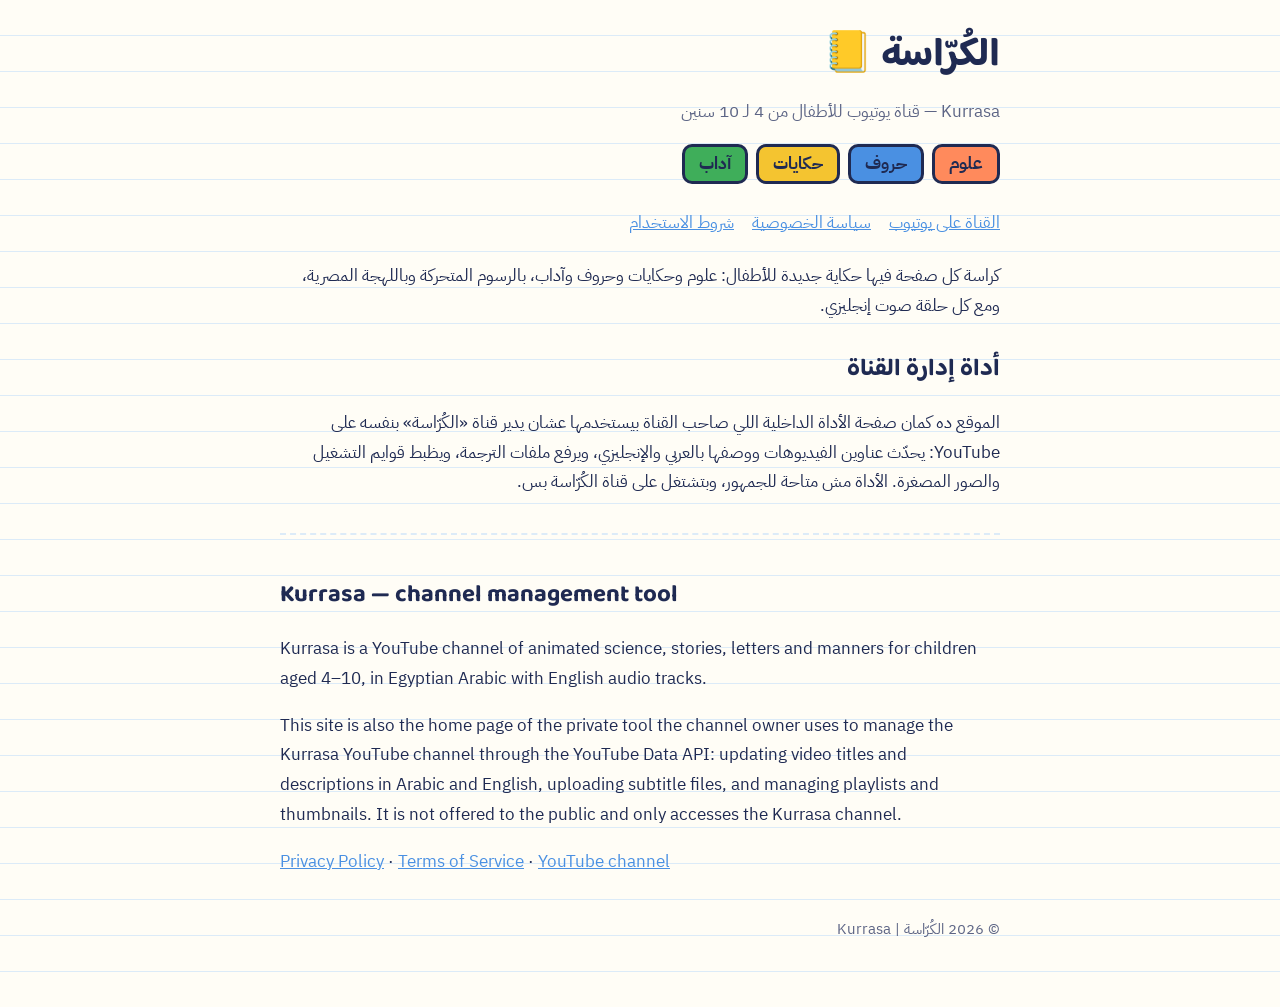
==== index.html @ 55d1f9c7 "Kurrasa site: home, privacy policy, terms Co-Authored-By: Claude Opus 5.5 <noreply@anthropic.com> Cl" ====
<!doctype html>
<html lang="ar" dir="rtl"><head><meta charset="utf-8"><meta name="viewport" content="width=device-width,initial-scale=1">
<title>الكُرّاسة | Kurrasa</title>
<link rel="stylesheet" href="https://fonts.googleapis.com/css2?family=Baloo+Bhaijaan+2:wght@800&family=IBM+Plex+Sans+Arabic:wght@400;600&display=swap">
<link rel="stylesheet" href="style.css"></head>
<body><main>
<h1>الكُرّاسة 📒</h1>
<p class="muted">Kurrasa — قناة يوتيوب للأطفال من 4 لـ 10 سنين</p>
<div class="tabs"><span style="background:var(--orange)">علوم</span><span style="background:var(--blue)">حروف</span><span style="background:var(--yellow)">حكايات</span><span style="background:var(--green)">آداب</span></div>
<nav><a href="https://www.youtube.com/@kurrasa-kids">القناة على يوتيوب</a><a href="privacy.html">سياسة الخصوصية</a><a href="terms.html">شروط الاستخدام</a></nav>
<p>كراسة كل صفحة فيها حكاية جديدة للأطفال: علوم وحكايات وحروف وآداب، بالرسوم المتحركة وباللهجة المصرية، ومع كل حلقة صوت إنجليزي.</p>
<h2>أداة إدارة القناة</h2>
<p>الموقع ده كمان صفحة الأداة الداخلية اللي صاحب القناة بيستخدمها عشان يدير قناة «الكُرّاسة» بنفسه على YouTube: يحدّث عناوين الفيديوهات ووصفها بالعربي والإنجليزي، ويرفع ملفات الترجمة، ويظبط قوايم التشغيل والصور المصغرة. الأداة مش متاحة للجمهور، وبتشتغل على قناة الكُرّاسة بس.</p>
<div class="en">
<h2>Kurrasa — channel management tool</h2>
<p>Kurrasa is a YouTube channel of animated science, stories, letters and manners for children aged 4–10, in Egyptian Arabic with English audio tracks.</p>
<p>This site is also the home page of the private tool the channel owner uses to manage the Kurrasa YouTube channel through the YouTube Data API: updating video titles and descriptions in Arabic and English, uploading subtitle files, and managing playlists and thumbnails. It is not offered to the public and only accesses the Kurrasa channel.</p>
<p><a href="privacy.html">Privacy Policy</a> · <a href="terms.html">Terms of Service</a> · <a href="https://www.youtube.com/@kurrasa-kids">YouTube channel</a></p>
</div>
<footer>© 2026 الكُرّاسة | Kurrasa</footer>
</main></body></html>
---- style.css ----
:root { --paper:#fffdf6; --line:#dcebf8; --margin:#f2a3a3; --ink:#1f2a52; --muted:#5d6585; --orange:#ff8a5c; --blue:#4a90e2; --yellow:#f4c430; --green:#3fae5a; }
@media (prefers-color-scheme: dark) { :root { --paper:#171a24; --line:#232a3b; --margin:#6b3a3a; --ink:#eef0f7; --muted:#a3a9c2; } }
* { box-sizing: border-box; }
body { margin:0; background: var(--paper); color: var(--ink); font: 17px/1.75 "IBM Plex Sans Arabic", "Segoe UI", Tahoma, system-ui, sans-serif;
  background-image: repeating-linear-gradient(to bottom, transparent 0 35px, var(--line) 35px 36px); }
main { max-width: 760px; margin: 0 auto; padding: 32px 20px 64px; }
h1 { font-family: "Baloo Bhaijaan 2", system-ui, sans-serif; font-size: 40px; line-height: 1.2; margin: 0 0 4px; }
h2 { font-family: "Baloo Bhaijaan 2", system-ui, sans-serif; font-size: 24px; margin: 28px 0 6px; }
.tabs { display:flex; gap:8px; margin: 10px 0 24px; flex-wrap: wrap; }
.tabs span { padding: 2px 14px; border: 3px solid #1f2a52; border-radius: 10px; color:#1f2a52; font-weight:700; }
nav { display:flex; gap: 18px; flex-wrap: wrap; margin: 6px 0 24px; }
a { color: var(--blue); }
.muted { color: var(--muted); }
.en { direction: ltr; text-align: left; border-top: 2px dashed var(--line); margin-top: 36px; padding-top: 12px; }
footer { margin-top: 40px; color: var(--muted); font-size: 15px; }
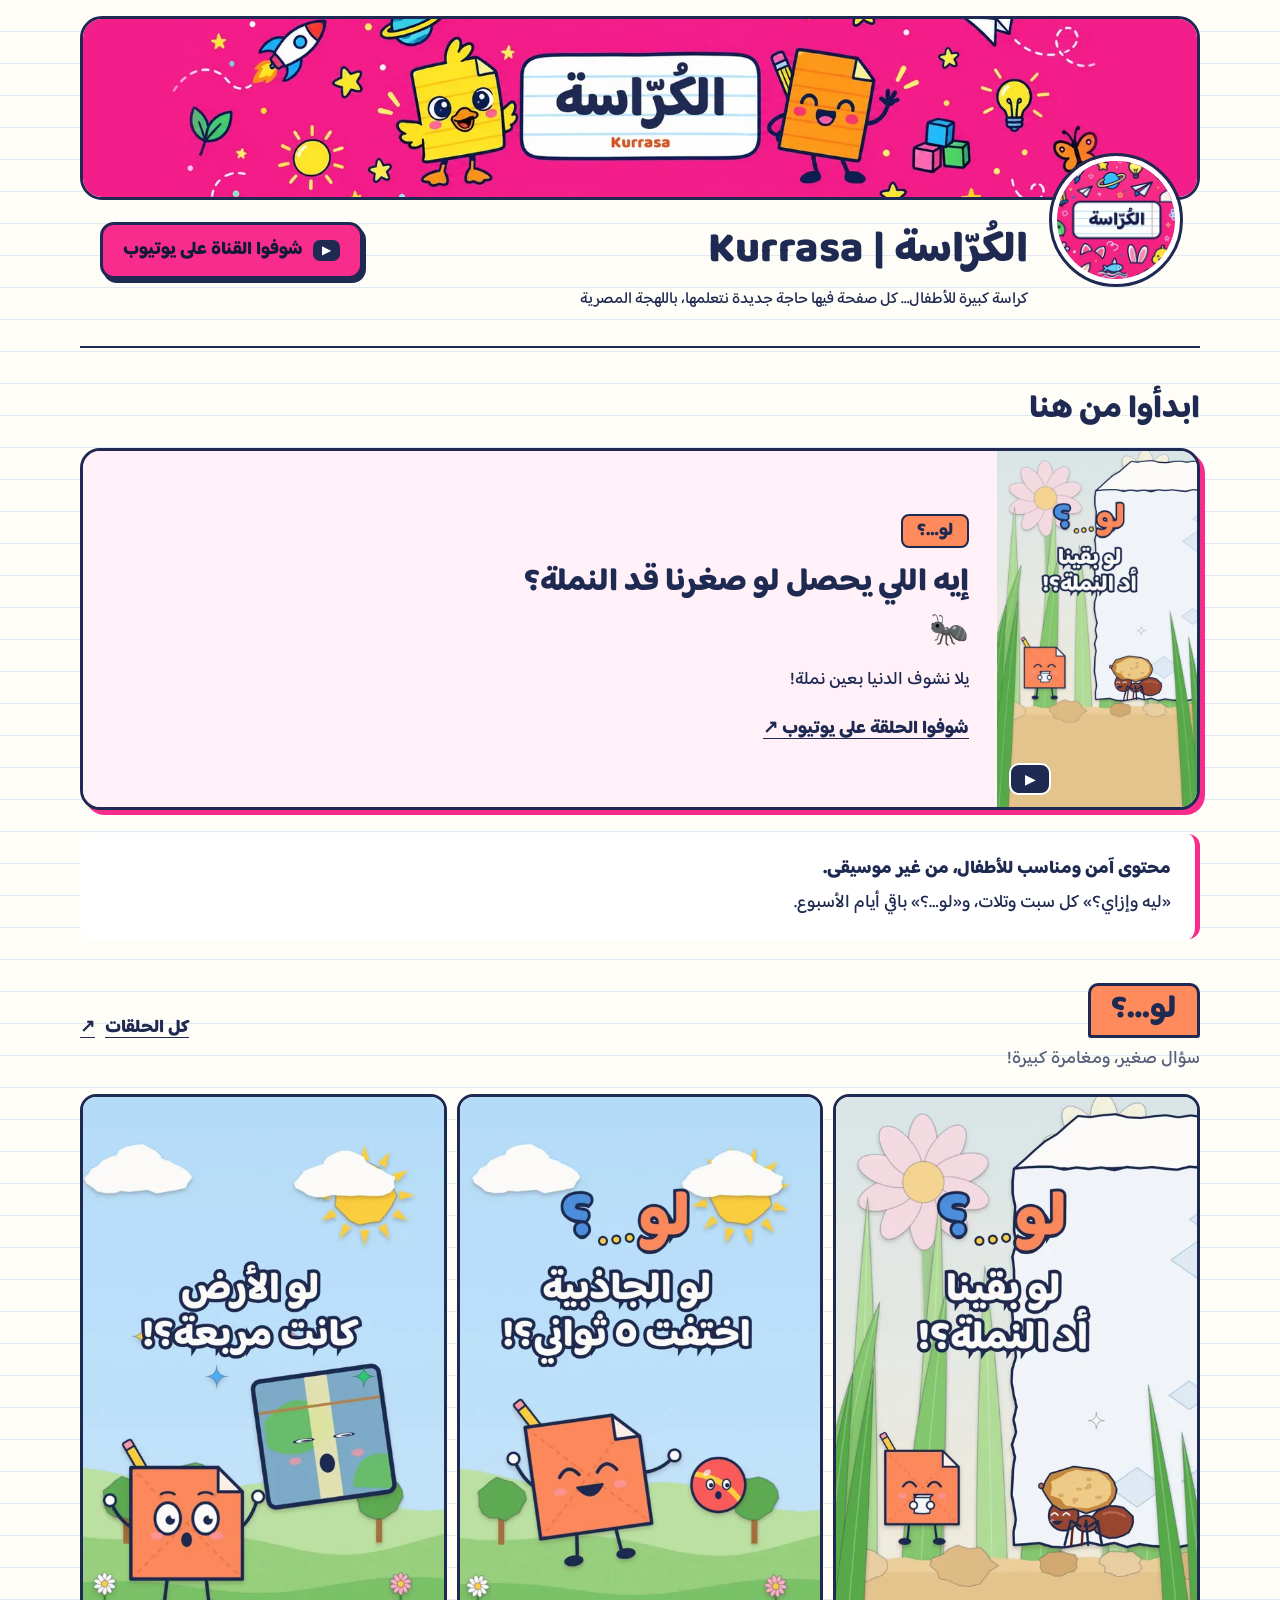
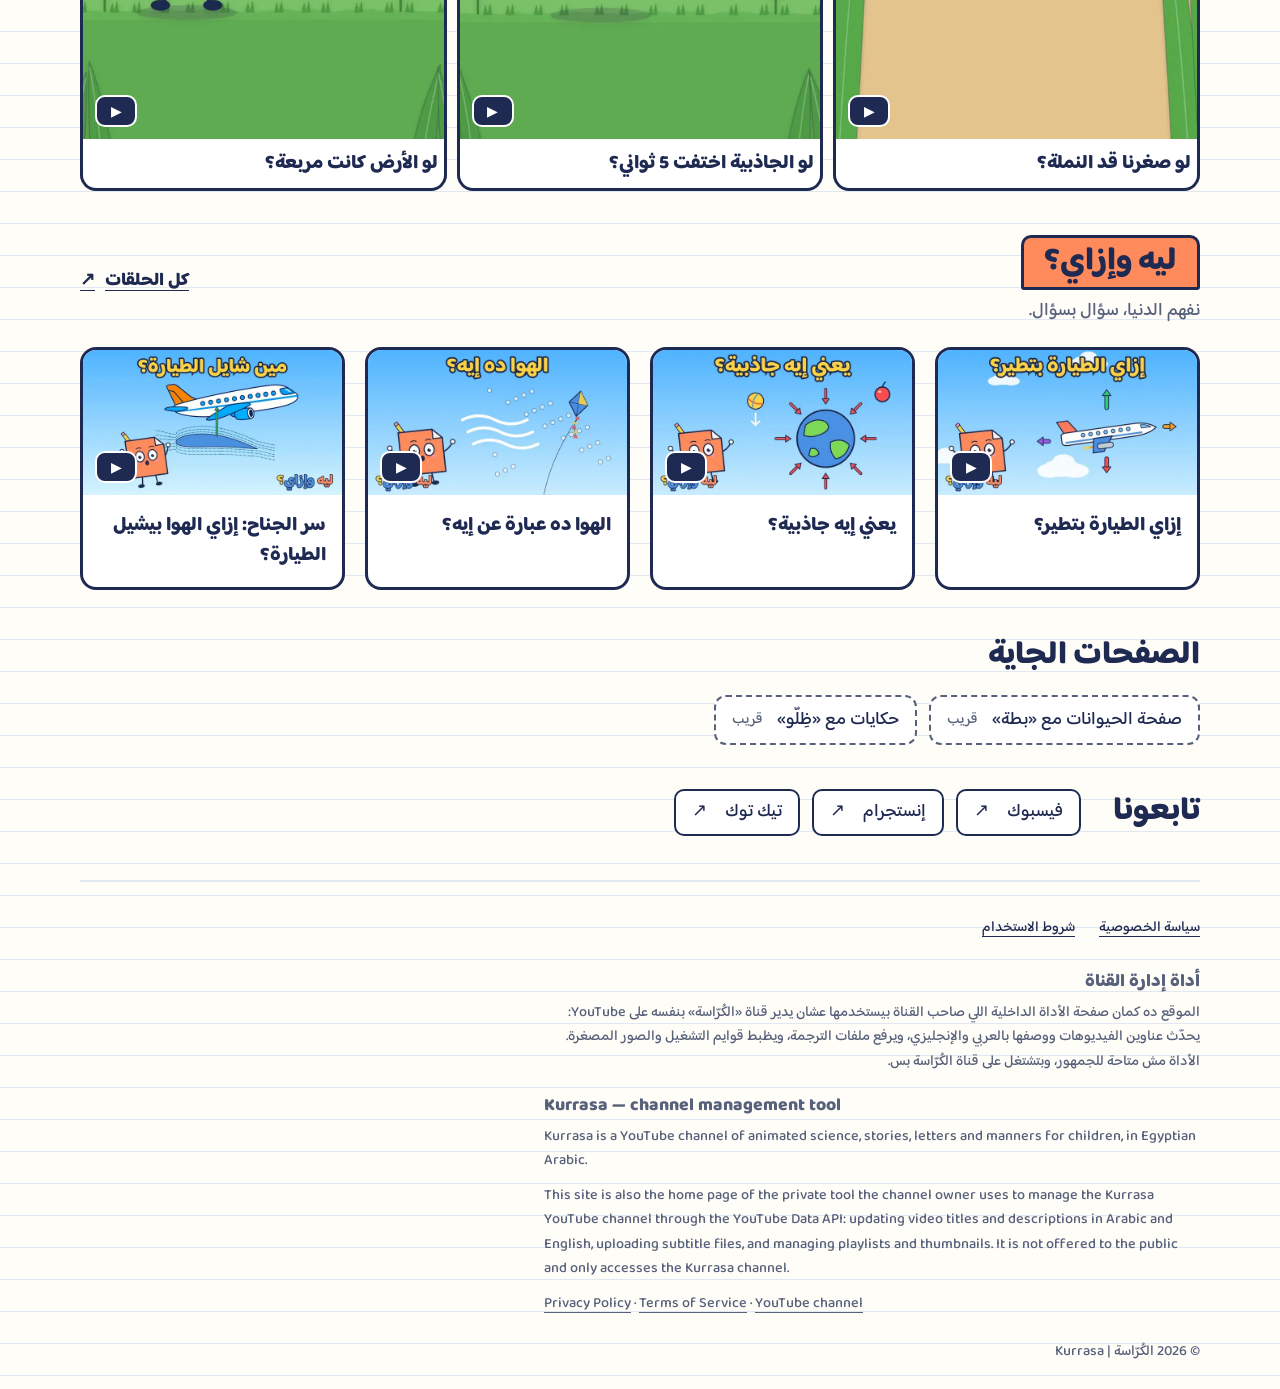
==== commit 94abffd6: "New channel home page: banner, logo, episodes, self-hosted assets Co-Authored-By: Claude Opus 5.5 <n" ====
--- a/index.html
+++ b/index.html
@@ -1,21 +1,148 @@
 <!doctype html>
-<html lang="ar" dir="rtl"><head><meta charset="utf-8"><meta name="viewport" content="width=device-width,initial-scale=1">
-<title>الكُرّاسة | Kurrasa</title>
-<link rel="stylesheet" href="https://fonts.googleapis.com/css2?family=Baloo+Bhaijaan+2:wght@800&family=IBM+Plex+Sans+Arabic:wght@400;600&display=swap">
-<link rel="stylesheet" href="style.css"></head>
-<body><main>
-<h1>الكُرّاسة 📒</h1>
-<p class="muted">Kurrasa — قناة يوتيوب للأطفال من 4 لـ 10 سنين</p>
-<div class="tabs"><span style="background:var(--orange)">علوم</span><span style="background:var(--blue)">حروف</span><span style="background:var(--yellow)">حكايات</span><span style="background:var(--green)">آداب</span></div>
-<nav><a href="https://www.youtube.com/@kurrasa-kids">القناة على يوتيوب</a><a href="privacy.html">سياسة الخصوصية</a><a href="terms.html">شروط الاستخدام</a></nav>
-<p>كراسة كل صفحة فيها حكاية جديدة للأطفال: علوم وحكايات وحروف وآداب، بالرسوم المتحركة وباللهجة المصرية، ومع كل حلقة صوت إنجليزي.</p>
+<html lang="ar" dir="rtl">
+<head>
+  <meta charset="utf-8">
+  <meta name="viewport" content="width=device-width, initial-scale=1">
+  <title>الكُرّاسة | Kurrasa — علوم للأطفال</title>
+  <meta name="description" content="كراسة كبيرة للأطفال… كل صفحة فيها حاجة جديدة نتعلمها، باللهجة المصرية. اتفرجوا على «لو…؟» و«ليه وإزاي؟» مع الكُرّاسة، من غير موسيقى.">
+  <link rel="canonical" href="https://abdo-ali.github.io/kurrasa-youtube-channel/">
+  <meta property="og:url" content="https://abdo-ali.github.io/kurrasa-youtube-channel/">
+  <meta property="og:site_name" content="الكُرّاسة | Kurrasa">
+  <meta name="twitter:card" content="summary">
+  <meta property="og:type" content="website">
+  <meta property="og:locale" content="ar_EG">
+  <meta property="og:title" content="الكُرّاسة | Kurrasa">
+  <meta property="og:description" content="كراسة كبيرة للأطفال… كل صفحة فيها حاجة جديدة نتعلمها، باللهجة المصرية.">
+  <meta property="og:image" content="https://abdo-ali.github.io/kurrasa-youtube-channel/assets/og-logo.jpg">
+  <meta property="og:image:width" content="512">
+  <meta property="og:image:height" content="512">
+  <meta property="og:image:alt" content="شعار قناة الكُرّاسة">
+  <link rel="icon" type="image/png" sizes="48x48" href="assets/icon-48.png">
+  <link rel="apple-touch-icon" sizes="180x180" href="assets/icon-180.png">
+  <link rel="stylesheet" href="style.css">
+</head>
+<body class="channel-page">
+  <a class="skip-link" href="#episodes">روحوا للحلقات</a>
+  <header class="channel-header page-width">
+    <div class="banner"><img src="assets/banner-wide.webp" alt="" width="1600" height="312"></div>
+    <div class="channel-info">
+      <img class="channel-logo" src="assets/logo-256.webp" width="128" height="128" alt="">
+      <div class="channel-name">
+        <h1><bdi>الكُرّاسة</bdi> <span aria-hidden="true">|</span> <bdi>Kurrasa</bdi></h1>
+        <p>كراسة كبيرة للأطفال… كل صفحة فيها حاجة جديدة نتعلمها، باللهجة المصرية</p>
+      </div>
+      <a class="button youtube-button" href="https://www.youtube.com/@kurrasa-kids" target="_blank" rel="noopener"><span class="youtube-icon" aria-hidden="true">▶</span> شوفوا القناة على يوتيوب</a>
+    </div>
+  </header>
+  <main id="episodes" class="page-width" tabindex="-1">
+    <section class="start-section" aria-labelledby="start-title">
+      <h2 id="start-title">ابدأوا من هنا</h2>
+      <a class="featured-card" href="https://youtu.be/WHuI-6x-Gp8" target="_blank" rel="noopener">
+        <div class="thumbnail"><img src="assets/thumbs/WHuI-6x-Gp8.webp" width="540" height="960" alt=""><span class="play" aria-hidden="true">▶</span></div>
+        <div class="featured-copy">
+          <span class="series-label">لو…؟</span>
+          <h3>إيه اللي يحصل لو صغرنا قد النملة؟ 🐜</h3>
+          <p>يلا نشوف الدنيا بعين نملة!</p>
+          <span class="watch-link">شوفوا الحلقة على يوتيوب <span aria-hidden="true">↗</span></span>
+        </div>
+      </a>
+      <aside class="parents-note" aria-label="للأهالي">
+        <p><strong>محتوى آمن ومناسب للأطفال، من غير موسيقى.</strong></p>
+        <p>«ليه وإزاي؟» كل سبت وتلات، و«لو…؟» باقي أيام الأسبوع.</p>
+      </aside>
+    </section>
+
+      <section class="series" aria-labelledby="law-title">
+        <div class="section-heading">
+          <div><h2 id="law-title" class="series-title">لو…؟</h2><p>سؤال صغير، ومغامرة كبيرة!</p></div>
+          <a class="all-link" href="https://www.youtube.com/playlist?list=PLfQa1ct9LTS4" target="_blank" rel="noopener" aria-label="كل حلقات لو…؟">كل الحلقات <span aria-hidden="true">↗</span></a>
+        </div>
+        <ul class="video-grid law-grid">
+          <li>
+            <a class="video-card" href="https://youtu.be/WHuI-6x-Gp8" target="_blank" rel="noopener">
+              <div class="thumbnail"><img src="assets/thumbs/WHuI-6x-Gp8.webp" loading="lazy" width="540" height="960" alt=""><span class="play" aria-hidden="true">▶</span></div>
+              <h3>لو صغرنا قد النملة؟</h3>
+            </a>
+          </li>
+          <li>
+            <a class="video-card" href="https://youtu.be/9x3Jf7Qhgv0" target="_blank" rel="noopener">
+              <div class="thumbnail"><img src="assets/thumbs/9x3Jf7Qhgv0.webp" loading="lazy" width="540" height="960" alt=""><span class="play" aria-hidden="true">▶</span></div>
+              <h3>لو الجاذبية اختفت 5 ثواني؟</h3>
+            </a>
+          </li>
+          <li>
+            <a class="video-card" href="https://youtu.be/ts7iALNAyrs" target="_blank" rel="noopener">
+              <div class="thumbnail"><img src="assets/thumbs/ts7iALNAyrs.webp" loading="lazy" width="540" height="960" alt=""><span class="play" aria-hidden="true">▶</span></div>
+              <h3>لو الأرض كانت مربعة؟</h3>
+            </a>
+          </li>
+        </ul>
+      </section>
+
+      <section class="series" aria-labelledby="why-title">
+        <div class="section-heading">
+          <div><h2 id="why-title" class="series-title">ليه وإزاي؟</h2><p>نفهم الدنيا، سؤال بسؤال.</p></div>
+          <a class="all-link" href="https://www.youtube.com/playlist?list=PLExq5-1D6E6g" target="_blank" rel="noopener" aria-label="كل حلقات ليه وإزاي؟">كل الحلقات <span aria-hidden="true">↗</span></a>
+        </div>
+        <ul class="video-grid why-grid">
+          <li>
+            <a class="video-card" href="https://youtu.be/LzDB5T09txA" target="_blank" rel="noopener">
+              <div class="thumbnail"><img src="assets/thumbs/LzDB5T09txA.webp" loading="lazy" width="640" height="360" alt=""><span class="play" aria-hidden="true">▶</span></div>
+              <h3>إزاي الطيارة بتطير؟</h3>
+            </a>
+          </li>
+          <li>
+            <a class="video-card" href="https://youtu.be/QBOVTtvue1k" target="_blank" rel="noopener">
+              <div class="thumbnail"><img src="assets/thumbs/QBOVTtvue1k.webp" loading="lazy" width="640" height="360" alt=""><span class="play" aria-hidden="true">▶</span></div>
+              <h3>يعني إيه جاذبية؟</h3>
+            </a>
+          </li>
+          <li>
+            <a class="video-card" href="https://youtu.be/Xy3Kk7JNGlo" target="_blank" rel="noopener">
+              <div class="thumbnail"><img src="assets/thumbs/Xy3Kk7JNGlo.webp" loading="lazy" width="640" height="360" alt=""><span class="play" aria-hidden="true">▶</span></div>
+              <h3>الهوا ده عبارة عن إيه؟</h3>
+            </a>
+          </li>
+          <li>
+            <a class="video-card" href="https://youtu.be/p4RVpHHuBAg" target="_blank" rel="noopener">
+              <div class="thumbnail"><img src="assets/thumbs/p4RVpHHuBAg.webp" loading="lazy" width="640" height="360" alt=""><span class="play" aria-hidden="true">▶</span></div>
+              <h3>سر الجناح: إزاي الهوا بيشيل الطيارة؟</h3>
+            </a>
+          </li>
+        </ul>
+      </section>
+
+    <section class="coming-section" aria-labelledby="coming-title">
+      <h2 id="coming-title">الصفحات الجاية</h2>
+      <ul class="coming-labels">
+        <li>صفحة الحيوانات مع «بطة» <span>قريب</span></li>
+        <li>حكايات مع «ظِلّو» <span>قريب</span></li>
+      </ul>
+    </section>
+    <section class="follow-section" aria-labelledby="follow-title">
+      <h2 id="follow-title">تابعونا</h2>
+      <nav class="social-links" aria-label="الكُرّاسة على السوشيال ميديا">
+        <a href="https://www.facebook.com/profile.php?id=61595177860349" target="_blank" rel="noopener">فيسبوك <span aria-hidden="true">↗</span></a>
+        <a href="https://www.instagram.com/kurrasa.kids" target="_blank" rel="noopener">إنستجرام <span aria-hidden="true">↗</span></a>
+        <a href="https://www.tiktok.com/@kurrasa.kids" target="_blank" rel="noopener">تيك توك <span aria-hidden="true">↗</span></a>
+      </nav>
+    </section>
+  </main>
+  <footer class="site-footer page-width">
+    <nav class="legal-links" aria-label="صفحات الموقع"><a href="privacy.html">سياسة الخصوصية</a><a href="terms.html">شروط الاستخدام</a></nav>
+    <div class="tool-info">
 <h2>أداة إدارة القناة</h2>
 <p>الموقع ده كمان صفحة الأداة الداخلية اللي صاحب القناة بيستخدمها عشان يدير قناة «الكُرّاسة» بنفسه على YouTube: يحدّث عناوين الفيديوهات ووصفها بالعربي والإنجليزي، ويرفع ملفات الترجمة، ويظبط قوايم التشغيل والصور المصغرة. الأداة مش متاحة للجمهور، وبتشتغل على قناة الكُرّاسة بس.</p>
-<div class="en">
+      <div class="en" lang="en" dir="ltr">
+
 <h2>Kurrasa — channel management tool</h2>
-<p>Kurrasa is a YouTube channel of animated science, stories, letters and manners for children aged 4–10, in Egyptian Arabic with English audio tracks.</p>
+<p>Kurrasa is a YouTube channel of animated science, stories, letters and manners for children, in Egyptian Arabic.</p>
 <p>This site is also the home page of the private tool the channel owner uses to manage the Kurrasa YouTube channel through the YouTube Data API: updating video titles and descriptions in Arabic and English, uploading subtitle files, and managing playlists and thumbnails. It is not offered to the public and only accesses the Kurrasa channel.</p>
 <p><a href="privacy.html">Privacy Policy</a> · <a href="terms.html">Terms of Service</a> · <a href="https://www.youtube.com/@kurrasa-kids">YouTube channel</a></p>
-</div>
-<footer>© 2026 الكُرّاسة | Kurrasa</footer>
-</main></body></html>
+
+      </div>
+    </div>
+    <p class="copyright">© 2026 الكُرّاسة | Kurrasa</p>
+  </footer>
+</body>
+</html>
--- a/style.css
+++ b/style.css
@@ -1,15 +1,135 @@
-:root { --paper:#fffdf6; --line:#dcebf8; --margin:#f2a3a3; --ink:#1f2a52; --muted:#5d6585; --orange:#ff8a5c; --blue:#4a90e2; --yellow:#f4c430; --green:#3fae5a; }
-@media (prefers-color-scheme: dark) { :root { --paper:#171a24; --line:#232a3b; --margin:#6b3a3a; --ink:#eef0f7; --muted:#a3a9c2; } }
+@font-face {
+  font-family: "Baloo";
+  src: url("assets/fonts/Baloo-500.woff2") format("woff2"),
+       url("assets/fonts/Baloo-500.ttf") format("truetype");
+  font-style: normal;
+  font-weight: 500;
+  font-display: swap;
+}
+@font-face {
+  font-family: "Baloo";
+  src: url("assets/fonts/Baloo-800.woff2") format("woff2"),
+       url("assets/fonts/Baloo-800.ttf") format("truetype");
+  font-style: normal;
+  font-weight: 800;
+  font-display: swap;
+}
+:root {
+  color-scheme: light;
+  --paper: #fffdf8;
+  --white: #fff;
+  --ink: #1f2a52;
+  --muted: #58617b;
+  --fuchsia: #f72c8c;
+  --orange: #ff8a5c;
+  --line: #e0e8f2;
+  --pink-paper: #fff1f7;
+  --border: 3px solid var(--ink);
+}
 * { box-sizing: border-box; }
-body { margin:0; background: var(--paper); color: var(--ink); font: 17px/1.75 "IBM Plex Sans Arabic", "Segoe UI", Tahoma, system-ui, sans-serif;
-  background-image: repeating-linear-gradient(to bottom, transparent 0 35px, var(--line) 35px 36px); }
-main { max-width: 760px; margin: 0 auto; padding: 32px 20px 64px; }
-h1 { font-family: "Baloo Bhaijaan 2", system-ui, sans-serif; font-size: 40px; line-height: 1.2; margin: 0 0 4px; }
-h2 { font-family: "Baloo Bhaijaan 2", system-ui, sans-serif; font-size: 24px; margin: 28px 0 6px; }
-.tabs { display:flex; gap:8px; margin: 10px 0 24px; flex-wrap: wrap; }
-.tabs span { padding: 2px 14px; border: 3px solid #1f2a52; border-radius: 10px; color:#1f2a52; font-weight:700; }
-nav { display:flex; gap: 18px; flex-wrap: wrap; margin: 6px 0 24px; }
-a { color: var(--blue); }
+body {
+  margin: 0;
+  color: var(--ink);
+  background: var(--paper);
+  background-image: repeating-linear-gradient(to bottom, transparent 0 31px, var(--line) 31px 32px);
+  font: 500 18px/1.7 "Baloo", Tahoma, sans-serif;
+  overflow-wrap: break-word;
+}
+h1, h2, h3, strong { font-weight: 800; }
+h1, h2, h3, p { margin: 0; }
+h1 { font-size: clamp(1.8rem, 4vw, 2.7rem); line-height: 1.35; }
+h2 { font-size: clamp(1.6rem, 3vw, 2rem); line-height: 1.4; }
+h3 { font-size: 1.2rem; line-height: 1.55; }
+a { color: var(--ink); text-underline-offset: 5px; }
+a:focus-visible { outline: 4px solid var(--ink); outline-offset: 5px; }
+main:focus { outline: none; }
+a:hover { text-decoration-thickness: 2px; }
+img { display: block; max-width: 100%; }
+.page-width { width: min(1120px, calc(100% - 32px)); margin-inline: auto; }
+.skip-link { position: absolute; top: 8px; inset-inline-start: 16px; padding: 8px 20px; background: var(--white); border: var(--border); border-radius: 12px; transform: translateY(-180%); z-index: 5; }
+.skip-link:focus { transform: translateY(0); }
+.channel-header { margin-block-start: 16px; }
+.banner { height: clamp(120px, 17vw, 184px); overflow: hidden; border: var(--border); border-radius: 22px; background: var(--white); }
+.banner img { width: 100%; height: 100%; object-fit: cover; object-position: center; }
+.channel-info { position: relative; display: flex; flex-direction: column; align-items: flex-start; gap: 16px; padding: 0 8px 28px; border-bottom: 2px solid var(--ink); }
+.channel-logo { position: relative; width: 100px; height: 100px; flex-shrink: 0; margin-top: -36px; border: 5px solid var(--white); border-radius: 50%; background: var(--fuchsia); outline: 3px solid var(--ink); }
+.channel-name { min-width: 0; }
+.channel-name p { max-width: 42rem; margin-top: 6px; }
+.button { display: inline-flex; align-items: center; justify-content: center; gap: 10px; min-height: 52px; padding: 10px 20px; border: var(--border); border-radius: 14px; font-weight: 800; text-decoration: none; }
+.youtube-button { color: #101a38; background: var(--fuchsia); box-shadow: 3px 4px 0 var(--ink); }
+.youtube-icon { display: inline-grid; place-items: center; width: 27px; height: 21px; border-radius: 7px; background: var(--ink); color: var(--white); font: 12px/1 sans-serif; }
+.channel-page main { padding-block: 32px 0; }
+.channel-page section { margin-bottom: 44px; }
+.start-section > h2, .coming-section > h2 { margin-bottom: 16px; }
+.featured-card { display: grid; overflow: hidden; border: var(--border); border-radius: 20px; background: var(--pink-paper); box-shadow: 5px 5px 0 var(--fuchsia); text-decoration: none; }
+.featured-card > .thumbnail { aspect-ratio: 9 / 16; height: 320px; justify-self: center; margin-top: 16px; border: var(--border); border-radius: 14px; overflow: hidden; }
+.thumbnail { position: relative; aspect-ratio: 16 / 9; overflow: hidden; background: var(--line); }
+.thumbnail img { width: 100%; height: 100%; object-fit: cover; }
+.play { position: absolute; bottom: 12px; inset-inline-end: 12px; display: grid; place-items: center; width: 42px; height: 32px; border: 2px solid var(--white); border-radius: 10px; background: var(--ink); color: var(--white); font: 14px/1 sans-serif; }
+.featured-copy { padding: 22px; background: var(--pink-paper); }
+.series-label { display: inline-block; margin-bottom: 10px; padding: 0 14px; border: 2px solid var(--ink); border-radius: 8px; background: var(--orange); font-weight: 800; }
+.featured-copy h3 { max-width: 25ch; font-size: clamp(1.55rem, 3vw, 2rem); }
+.featured-copy p { margin-top: 8px; }
+.watch-link { display: inline-block; margin-top: 18px; font-weight: 800; text-decoration: underline; text-underline-offset: 5px; }
+.section-heading { display: flex; align-items: center; justify-content: space-between; flex-wrap: wrap; gap: 12px 24px; margin-bottom: 20px; }
+.section-heading p { margin-top: 6px; color: var(--muted); }
+.series-title { display: inline-block; padding: 2px 20px; border: var(--border); border-radius: 10px 10px 3px 3px; background: var(--orange); }
+.all-link { display: inline-flex; align-items: center; gap: 10px; min-height: 44px; font-weight: 800; }
+.video-grid { display: grid; grid-template-columns: minmax(0, 1fr); gap: 20px; padding: 0; margin: 0; list-style: none; }
+.law-grid { grid-template-columns: repeat(3, minmax(0, 1fr)); gap: 10px; }
+.law-grid .thumbnail { aspect-ratio: 9 / 16; }
+.video-grid li { min-width: 0; }
+.video-card { display: block; height: 100%; overflow: hidden; border: var(--border); border-radius: 16px; background: var(--white); text-decoration: none; }
+.video-card h3 { padding: 16px; }
+.law-grid h3 { padding: 10px 6px; font-size: clamp(.85rem, 2.3vw, 1.2rem); }
+.coming-labels { display: flex; flex-wrap: wrap; gap: 12px; padding: 0; margin: 0; list-style: none; }
+.coming-labels li { display: flex; align-items: center; flex-wrap: wrap; gap: 8px 14px; padding: 8px 16px; border: 2px dashed var(--muted); border-radius: 12px; background: var(--white); }
+.coming-labels span { color: var(--muted); font-size: .9rem; }
+.follow-section { display: flex; align-items: center; flex-wrap: wrap; gap: 16px 32px; }
+.social-links { display: flex; flex-wrap: wrap; gap: 12px; }
+.social-links a { display: inline-flex; align-items: center; justify-content: space-between; gap: 18px; min-height: 46px; padding: 6px 16px; border: 2px solid var(--ink); border-radius: 10px; background: var(--white); text-decoration: none; }
+.parents-note { margin-top: 24px; padding: 20px 24px; border-inline-start: 5px solid var(--fuchsia); border-radius: 12px; background: var(--white); }
+.parents-note p + p { margin-top: 4px; }
+.site-footer { margin-block: 40px 24px; padding-top: 24px; border-top: 2px solid var(--line); color: var(--muted); font-size: .9rem; }
+.legal-links { display: flex; flex-wrap: wrap; gap: 12px 24px; margin-bottom: 20px; }
+.legal-links a { min-height: 44px; display: inline-flex; align-items: center; }
+.tool-info { max-width: 82ch; }
+.tool-info h2 { margin-bottom: 6px; font-size: 1.1rem; }
+.tool-info a { color: inherit; }
+.en { direction: ltr; text-align: left; }
+.tool-info .en { margin-top: 20px; }
+.tool-info .en p + p { margin-top: 10px; }
+.copyright { margin-top: 24px; }
 .muted { color: var(--muted); }
-.en { direction: ltr; text-align: left; border-top: 2px dashed var(--line); margin-top: 36px; padding-top: 12px; }
-footer { margin-top: 40px; color: var(--muted); font-size: 15px; }
+/* The unchanged legal pages use a plain body and a readable paper column. */
+body:not(.channel-page) > main { max-width: 800px; margin: 24px auto; padding: 28px 24px; border: var(--border); border-radius: 18px; background: var(--white); }
+body:not(.channel-page) h2 { margin: 28px 0 8px; font-size: 1.5rem; }
+body:not(.channel-page) p { margin-block: 12px; }
+body:not(.channel-page) nav { display: flex; flex-wrap: wrap; gap: 12px 24px; margin-block: 16px 24px; }
+body:not(.channel-page) nav a { display: inline-flex; align-items: center; min-height: 44px; }
+body:not(.channel-page) .en { margin-top: 32px; padding-top: 12px; border-top: 2px dashed var(--line); }
+body:not(.channel-page) footer { margin-top: 32px; color: var(--muted); font-size: .9rem; }
+@media (min-width: 600px) {
+  .page-width { width: min(1120px, calc(100% - 64px)); }
+  .channel-info { padding-inline: 20px; }
+  .channel-logo { width: 128px; height: 128px; margin-top: -44px; }
+  .featured-card { grid-template-columns: 200px minmax(0, 1fr); align-items: stretch; }
+  .featured-card > .thumbnail { height: auto; justify-self: stretch; margin-top: 0; border: 0; border-radius: 0; }
+  .featured-copy { padding: 28px; align-content: center; }
+  .why-grid { grid-template-columns: repeat(2, minmax(0, 1fr)); }
+}
+@media (min-width: 960px) {
+  .channel-info { display: grid; grid-template-columns: 128px minmax(0, 1fr) auto; gap: 24px; align-items: start; padding-bottom: 32px; }
+  .channel-name, .youtube-button { margin-top: 22px; }
+  .channel-name p { font-size: 1rem; }
+  .law-grid { grid-template-columns: repeat(3, minmax(0, 1fr)); }
+  .why-grid { grid-template-columns: repeat(4, minmax(0, 1fr)); }
+  .channel-page main { padding-top: 40px; }
+}
+@media (max-width: 599px) {
+  body:not(.channel-page) > main { margin: 16px; padding: 24px 18px; }
+}
+@media (hover: hover) and (prefers-reduced-motion: no-preference) {
+  .button, .video-card, .featured-card, .social-links a { transition: transform 160ms ease; }
+  .button:hover, .video-card:hover, .featured-card:hover, .social-links a:hover { transform: translateY(-3px); }
+}
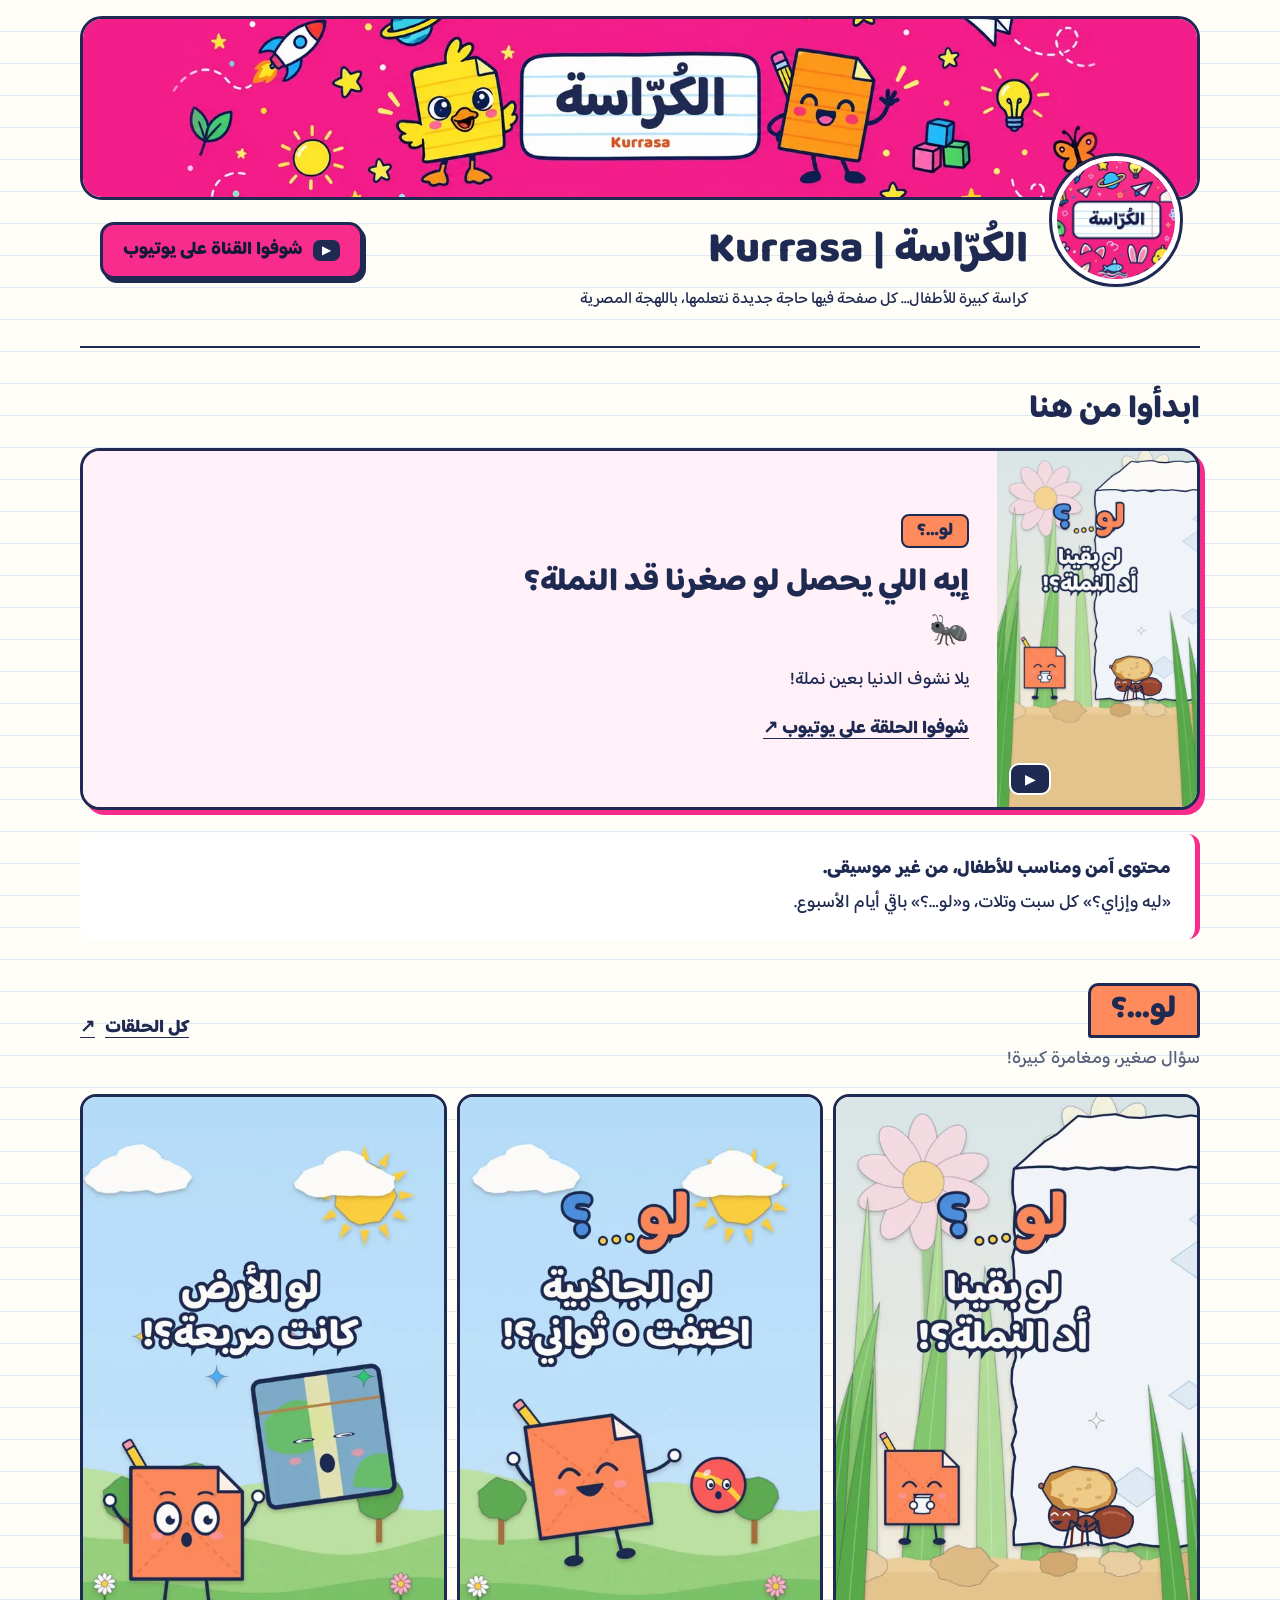
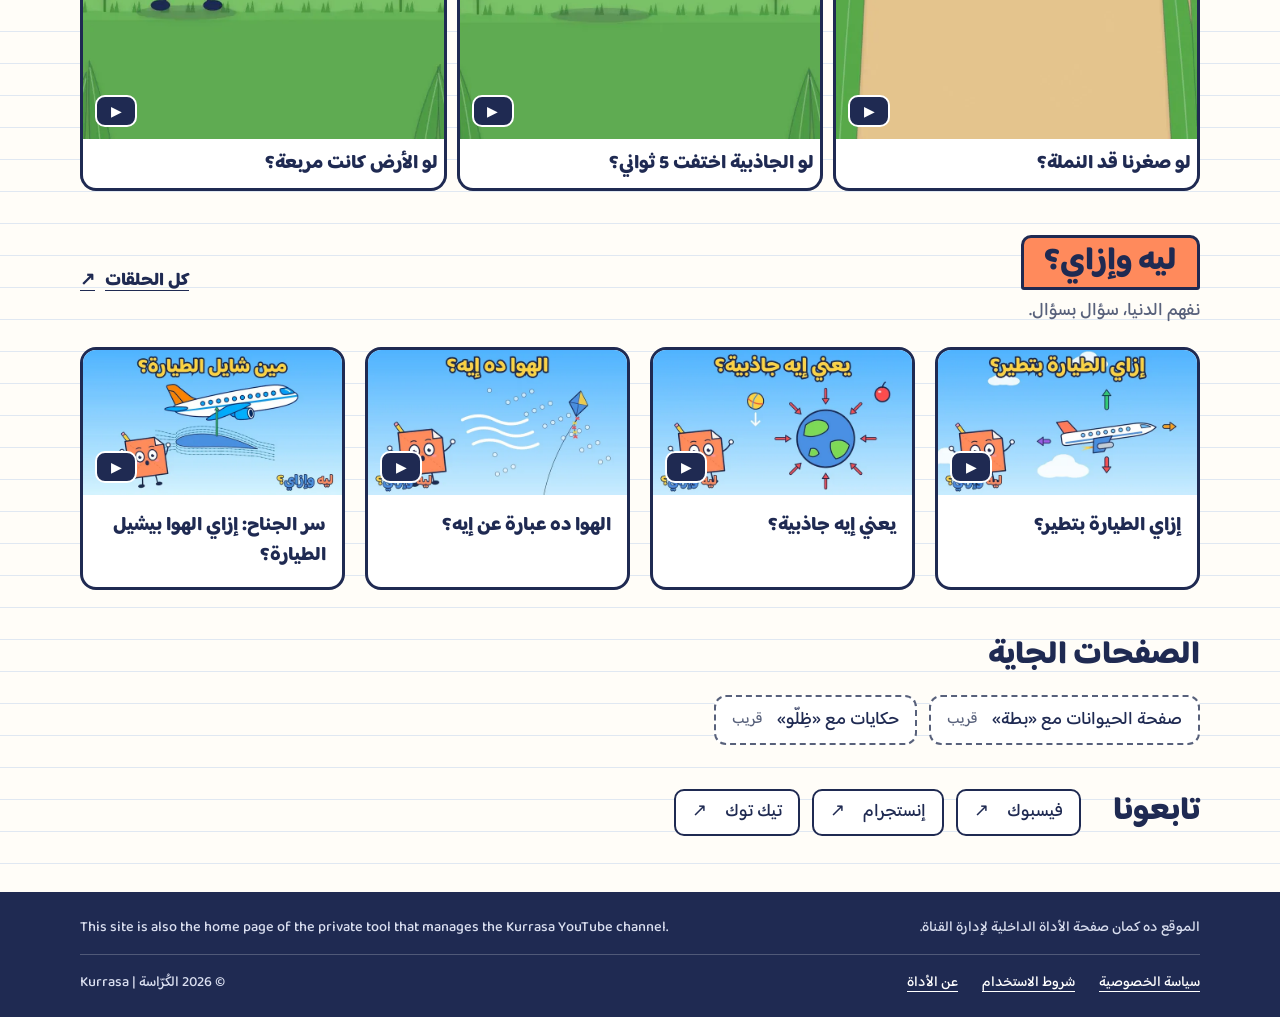
==== commit dcb47b72: "Lighter footer, tool details on their own page Co-Authored-By: Claude Opus 5.5 <noreply@anthropic.co" ====
--- a/index.html
+++ b/index.html
@@ -128,21 +128,14 @@
       </nav>
     </section>
   </main>
-  <footer class="site-footer page-width">
-    <nav class="legal-links" aria-label="صفحات الموقع"><a href="privacy.html">سياسة الخصوصية</a><a href="terms.html">شروط الاستخدام</a></nav>
-    <div class="tool-info">
-<h2>أداة إدارة القناة</h2>
-<p>الموقع ده كمان صفحة الأداة الداخلية اللي صاحب القناة بيستخدمها عشان يدير قناة «الكُرّاسة» بنفسه على YouTube: يحدّث عناوين الفيديوهات ووصفها بالعربي والإنجليزي، ويرفع ملفات الترجمة، ويظبط قوايم التشغيل والصور المصغرة. الأداة مش متاحة للجمهور، وبتشتغل على قناة الكُرّاسة بس.</p>
-      <div class="en" lang="en" dir="ltr">
-
-<h2>Kurrasa — channel management tool</h2>
-<p>Kurrasa is a YouTube channel of animated science, stories, letters and manners for children, in Egyptian Arabic.</p>
-<p>This site is also the home page of the private tool the channel owner uses to manage the Kurrasa YouTube channel through the YouTube Data API: updating video titles and descriptions in Arabic and English, uploading subtitle files, and managing playlists and thumbnails. It is not offered to the public and only accesses the Kurrasa channel.</p>
-<p><a href="privacy.html">Privacy Policy</a> · <a href="terms.html">Terms of Service</a> · <a href="https://www.youtube.com/@kurrasa-kids">YouTube channel</a></p>
-
+  <footer class="site-footer">
+    <div class="page-width">
+      <p class="tool-note"><span>الموقع ده كمان صفحة الأداة الداخلية لإدارة القناة.</span> <span lang="en" dir="ltr">This site is also the home page of the private tool that manages the Kurrasa YouTube channel.</span></p>
+      <div class="footer-bottom">
+        <nav class="legal-links" aria-label="صفحات الموقع"><a href="privacy.html">سياسة الخصوصية</a><a href="terms.html">شروط الاستخدام</a><a href="tool.html">عن الأداة</a></nav>
+        <p class="copyright">© 2026 <bdi>الكُرّاسة</bdi> | <bdi>Kurrasa</bdi></p>
       </div>
     </div>
-    <p class="copyright">© 2026 الكُرّاسة | Kurrasa</p>
   </footer>
 </body>
 </html>
--- a/style.css
+++ b/style.css
@@ -90,16 +90,13 @@
 .social-links a { display: inline-flex; align-items: center; justify-content: space-between; gap: 18px; min-height: 46px; padding: 6px 16px; border: 2px solid var(--ink); border-radius: 10px; background: var(--white); text-decoration: none; }
 .parents-note { margin-top: 24px; padding: 20px 24px; border-inline-start: 5px solid var(--fuchsia); border-radius: 12px; background: var(--white); }
 .parents-note p + p { margin-top: 4px; }
-.site-footer { margin-block: 40px 24px; padding-top: 24px; border-top: 2px solid var(--line); color: var(--muted); font-size: .9rem; }
-.legal-links { display: flex; flex-wrap: wrap; gap: 12px 24px; margin-bottom: 20px; }
+.site-footer { margin-top: 56px; padding-block: 24px 12px; background: #1f2a52; color: #d9deef; font-size: .9rem; }
+.tool-note { display: flex; flex-wrap: wrap; justify-content: space-between; gap: 4px 24px; }
+.site-footer a { color: #fff; }
+.footer-bottom { display: flex; flex-wrap: wrap; align-items: center; justify-content: space-between; gap: 4px 24px; margin-top: 14px; padding-top: 6px; border-top: 1px solid rgb(255 255 255 / .22); }
+.legal-links { display: flex; flex-wrap: wrap; gap: 0 24px; }
 .legal-links a { min-height: 44px; display: inline-flex; align-items: center; }
-.tool-info { max-width: 82ch; }
-.tool-info h2 { margin-bottom: 6px; font-size: 1.1rem; }
-.tool-info a { color: inherit; }
 .en { direction: ltr; text-align: left; }
-.tool-info .en { margin-top: 20px; }
-.tool-info .en p + p { margin-top: 10px; }
-.copyright { margin-top: 24px; }
 .muted { color: var(--muted); }
 /* The unchanged legal pages use a plain body and a readable paper column. */
 body:not(.channel-page) > main { max-width: 800px; margin: 24px auto; padding: 28px 24px; border: var(--border); border-radius: 18px; background: var(--white); }
